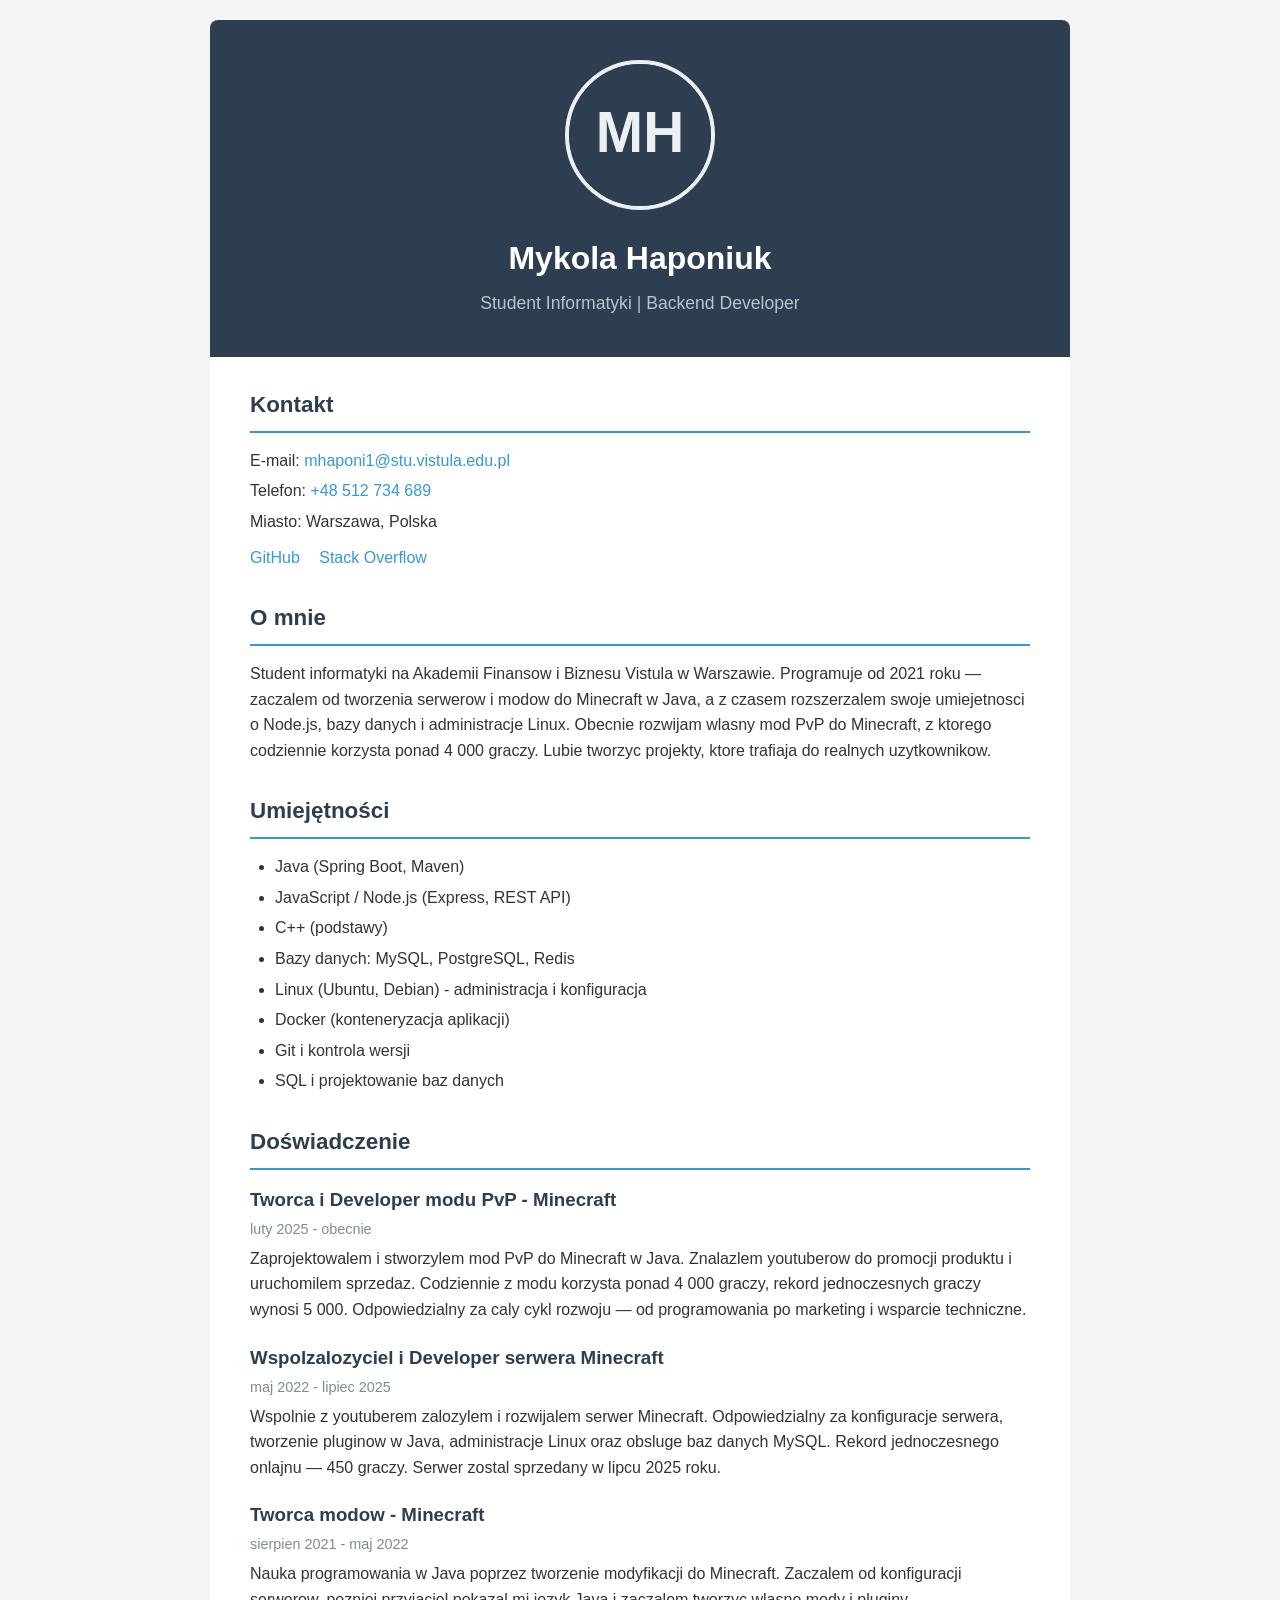
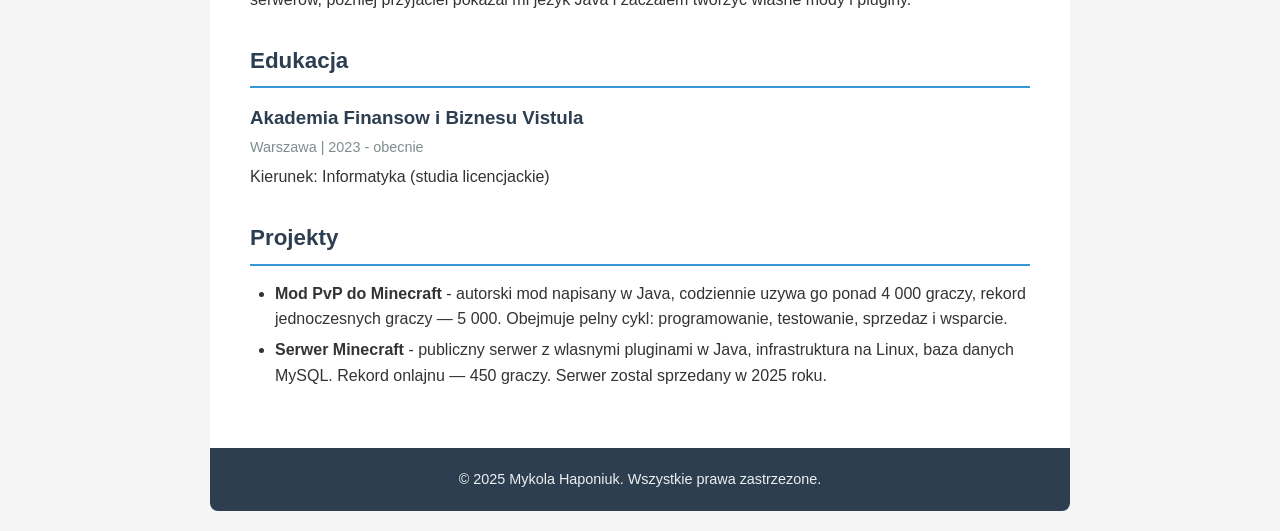
==== zad1_cv/index.html @ d8a5e0e6 "Add CV assignment (zad1_cv)" ====
<!DOCTYPE html>
<html lang="pl">
<head>
    <meta charset="UTF-8">
    <meta name="viewport" content="width=device-width, initial-scale=1.0">
    <title>CV - Mykola Haponiuk</title>
    <style>
        * {
            margin: 0;
            padding: 0;
            box-sizing: border-box;
        }

        body {
            font-family: 'Segoe UI', Tahoma, Geneva, Verdana, sans-serif;
            line-height: 1.6;
            color: #333;
            max-width: 900px;
            margin: 0 auto;
            padding: 20px;
            background-color: #f5f5f5;
        }

        header {
            background-color: #2c3e50;
            color: #fff;
            padding: 40px;
            text-align: center;
            border-radius: 8px 8px 0 0;
        }

        header img {
            width: 150px;
            height: 150px;
            border-radius: 50%;
            object-fit: cover;
            border: 4px solid #ecf0f1;
            margin-bottom: 15px;
        }

        header h1 {
            font-size: 2em;
            margin-bottom: 5px;
        }

        header p {
            font-size: 1.1em;
            color: #bdc3c7;
        }

        main {
            background-color: #fff;
            padding: 30px 40px;
        }

        section {
            margin-bottom: 30px;
        }

        section h2 {
            font-size: 1.4em;
            color: #2c3e50;
            border-bottom: 2px solid #3498db;
            padding-bottom: 8px;
            margin-bottom: 15px;
        }

        .contact-info p {
            margin-bottom: 5px;
        }

        .contact-info a {
            color: #3498db;
            text-decoration: none;
        }

        .contact-info a:hover {
            text-decoration: underline;
        }

        .links {
            margin-top: 10px;
        }

        .links a {
            display: inline-block;
            margin-right: 15px;
            color: #3498db;
            text-decoration: none;
        }

        .links a:hover {
            text-decoration: underline;
        }

        ul {
            list-style: disc;
            padding-left: 25px;
        }

        ul li {
            margin-bottom: 5px;
        }

        article {
            margin-bottom: 20px;
        }

        article h3 {
            color: #2c3e50;
            margin-bottom: 3px;
        }

        article .period {
            font-size: 0.9em;
            color: #7f8c8d;
            margin-bottom: 5px;
        }

        footer {
            background-color: #2c3e50;
            color: #ecf0f1;
            text-align: center;
            padding: 20px;
            border-radius: 0 0 8px 8px;
            font-size: 0.9em;
        }
    </style>
</head>
<body>
    <header>
        <img src="photo.svg" alt="Mykola Haponiuk - zdjecie profilowe">
        <h1>Mykola Haponiuk</h1>
        <p>Student Informatyki | Backend Developer</p>
    </header>

    <main>
        <section>
            <h2>Kontakt</h2>
            <div class="contact-info">
                <p>E-mail: <a href="mailto:mhaponi1@stu.vistula.edu.pl">mhaponi1@stu.vistula.edu.pl</a></p>
                <p>Telefon: <a href="tel:+48512734689">+48 512 734 689</a></p>
                <p>Miasto: Warszawa, Polska</p>
            </div>
            <div class="links">
                <a href="https://github.com/mhaponi1" target="_blank" rel="noopener noreferrer">GitHub</a>
                <a href="https://stackoverflow.com/users/32515729/mhaponi1" target="_blank" rel="noopener noreferrer">Stack Overflow</a>
            </div>
        </section>

        <section>
            <h2>O mnie</h2>
            <p>
                Student informatyki na Akademii Finansow i Biznesu Vistula w Warszawie.
                Programuje od 2021 roku — zaczalem od tworzenia serwerow i modow
                do Minecraft w Java, a z czasem rozszerzalem swoje umiejetnosci
                o Node.js, bazy danych i administracje Linux. Obecnie rozwijam
                wlasny mod PvP do Minecraft, z ktorego codziennie korzysta ponad
                4 000 graczy. Lubie tworzyc projekty, ktore trafiaja do realnych uzytkownikow.
            </p>
        </section>

        <section>
            <h2>Umiejętności</h2>
            <ul>
                <li>Java (Spring Boot, Maven)</li>
                <li>JavaScript / Node.js (Express, REST API)</li>
                <li>C++ (podstawy)</li>
                <li>Bazy danych: MySQL, PostgreSQL, Redis</li>
                <li>Linux (Ubuntu, Debian) - administracja i konfiguracja</li>
                <li>Docker (konteneryzacja aplikacji)</li>
                <li>Git i kontrola wersji</li>
                <li>SQL i projektowanie baz danych</li>
            </ul>
        </section>

        <section>
            <h2>Doświadczenie</h2>

            <article>
                <h3>Tworca i Developer modu PvP - Minecraft</h3>
                <p class="period">luty 2025 - obecnie</p>
                <p>
                    Zaprojektowalem i stworzylem mod PvP do Minecraft w Java.
                    Znalazlem youtuberow do promocji produktu i uruchomilem sprzedaz.
                    Codziennie z modu korzysta ponad 4 000 graczy, rekord jednoczesnych
                    graczy wynosi 5 000. Odpowiedzialny za caly cykl rozwoju —
                    od programowania po marketing i wsparcie techniczne.
                </p>
            </article>

            <article>
                <h3>Wspolzalozyciel i Developer serwera Minecraft</h3>
                <p class="period">maj 2022 - lipiec 2025</p>
                <p>
                    Wspolnie z youtuberem zalozylem i rozwijalem serwer Minecraft.
                    Odpowiedzialny za konfiguracje serwera, tworzenie pluginow w Java,
                    administracje Linux oraz obsluge baz danych MySQL.
                    Rekord jednoczesnego onlajnu — 450 graczy.
                    Serwer zostal sprzedany w lipcu 2025 roku.
                </p>
            </article>

            <article>
                <h3>Tworca modow - Minecraft</h3>
                <p class="period">sierpien 2021 - maj 2022</p>
                <p>
                    Nauka programowania w Java poprzez tworzenie modyfikacji
                    do Minecraft. Zaczalem od konfiguracji serwerow, pozniej
                    przyjaciel pokazal mi jezyk Java i zaczalem tworzyc
                    wlasne mody i pluginy.
                </p>
            </article>
        </section>

        <section>
            <h2>Edukacja</h2>
            <article>
                <h3>Akademia Finansow i Biznesu Vistula</h3>
                <p class="period">Warszawa | 2023 - obecnie</p>
                <p>Kierunek: Informatyka (studia licencjackie)</p>
            </article>
        </section>

        <section>
            <h2>Projekty</h2>
            <ul>
                <li>
                    <strong>Mod PvP do Minecraft</strong> - autorski mod napisany w Java,
                    codziennie uzywa go ponad 4 000 graczy, rekord jednoczesnych
                    graczy — 5 000. Obejmuje pelny cykl: programowanie, testowanie,
                    sprzedaz i wsparcie.
                </li>
                <li>
                    <strong>Serwer Minecraft</strong> - publiczny serwer z wlasnymi
                    pluginami w Java, infrastruktura na Linux, baza danych MySQL.
                    Rekord onlajnu — 450 graczy. Serwer zostal sprzedany w 2025 roku.
                </li>
            </ul>
        </section>
    </main>

    <footer>
        <p>&copy; 2025 Mykola Haponiuk. Wszystkie prawa zastrzezone.</p>
    </footer>
</body>
</html>
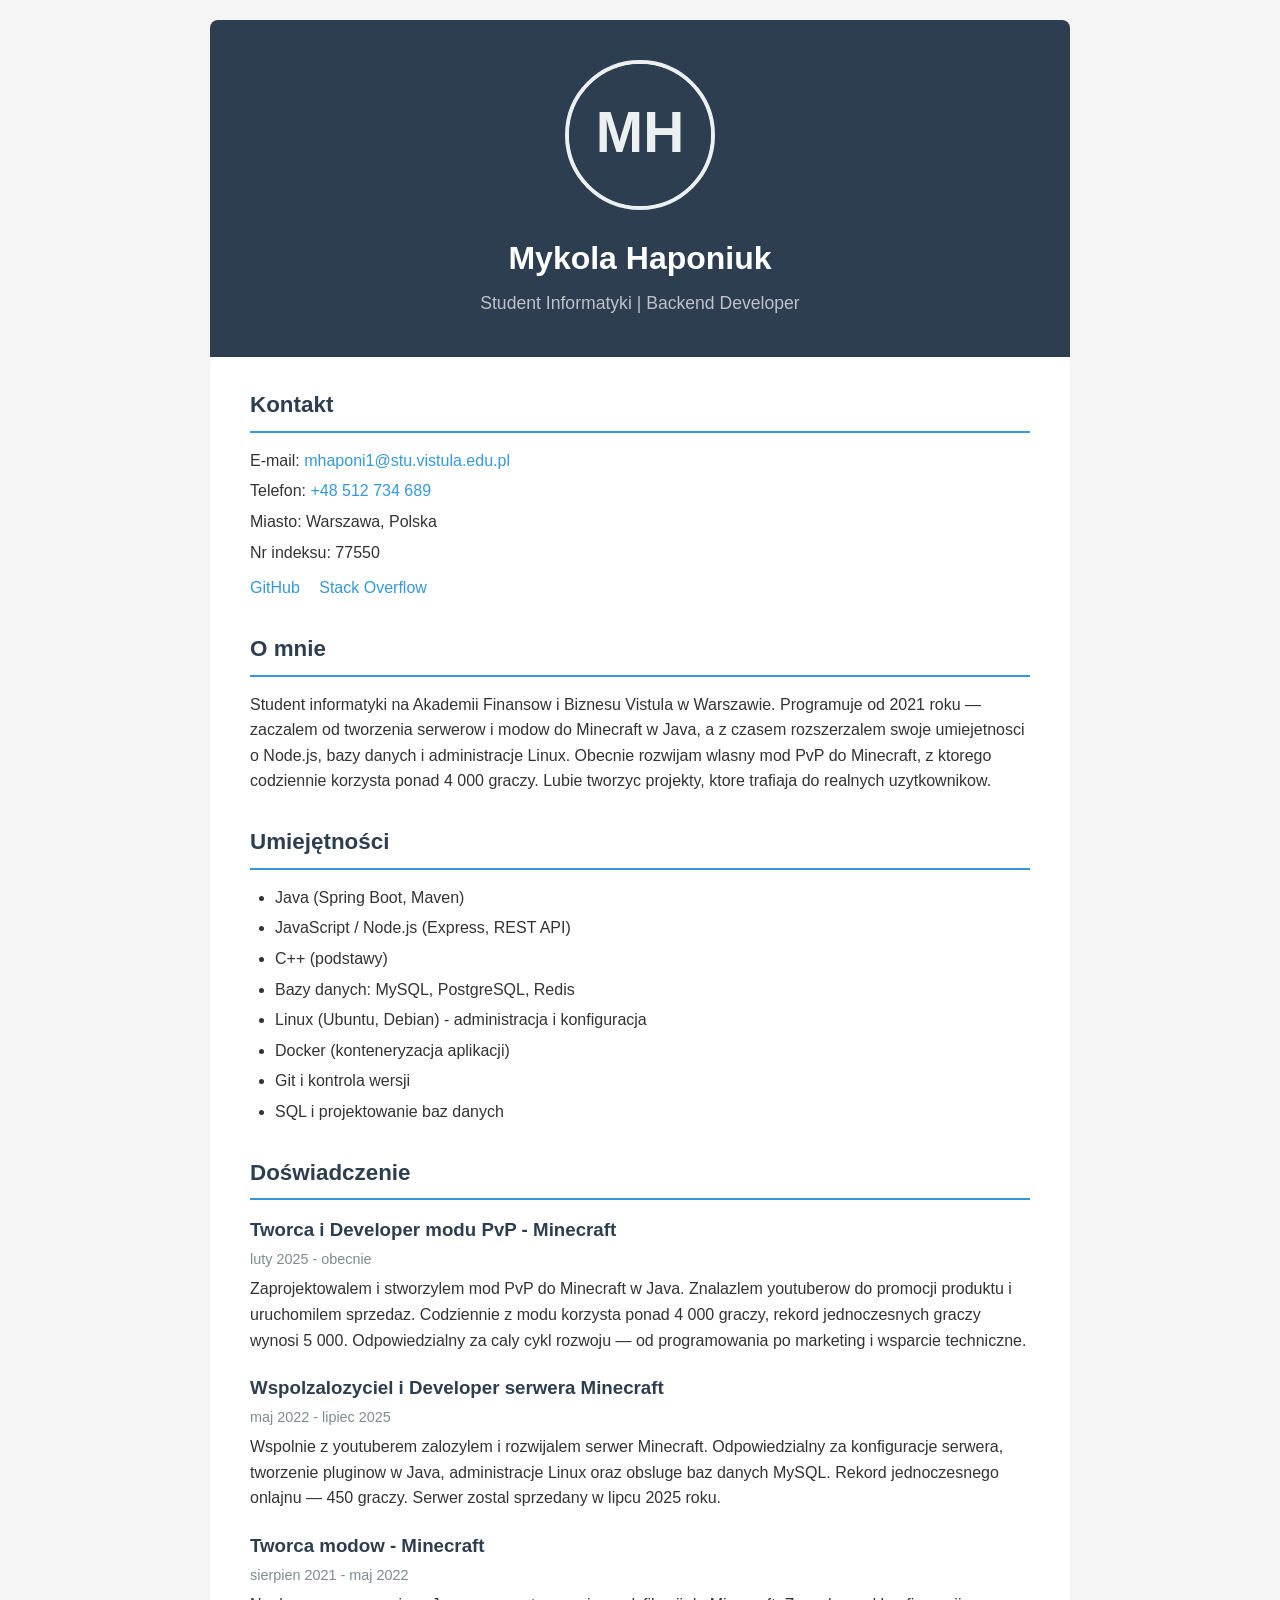
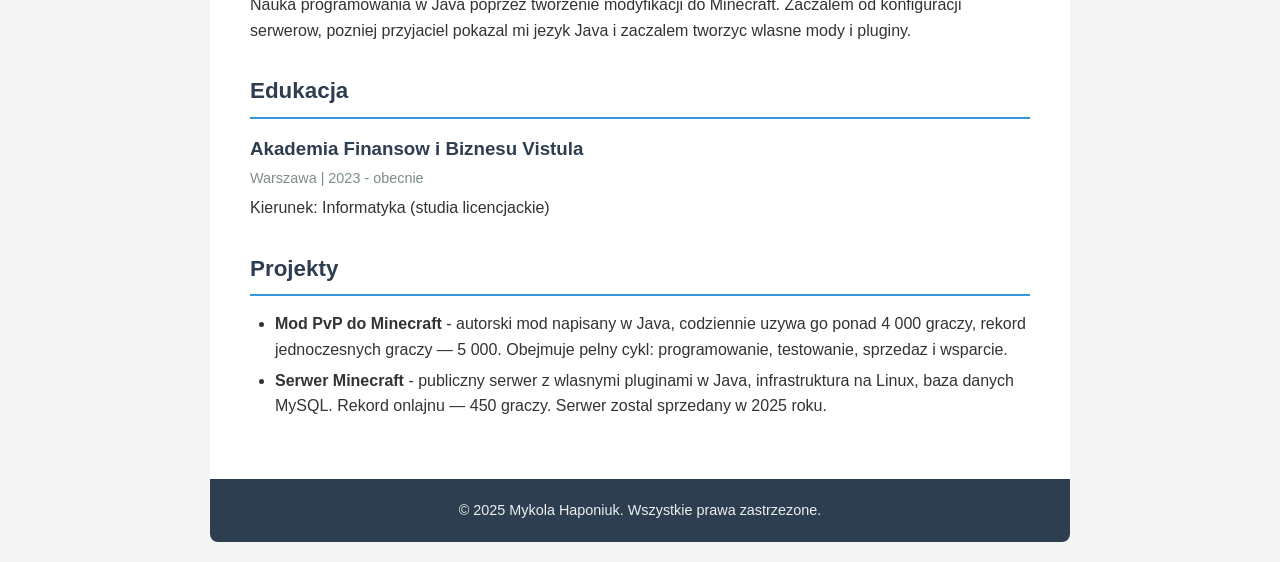
==== commit 4941e1d5: "Add student ID and fix Polish characters in section headers" ====
--- a/zad1_cv/index.html
+++ b/zad1_cv/index.html
@@ -141,6 +141,7 @@
                 <p>E-mail: <a href="mailto:mhaponi1@stu.vistula.edu.pl">mhaponi1@stu.vistula.edu.pl</a></p>
                 <p>Telefon: <a href="tel:+48512734689">+48 512 734 689</a></p>
                 <p>Miasto: Warszawa, Polska</p>
+                <p>Nr indeksu: 77550</p>
             </div>
             <div class="links">
                 <a href="https://github.com/mhaponi1" target="_blank" rel="noopener noreferrer">GitHub</a>
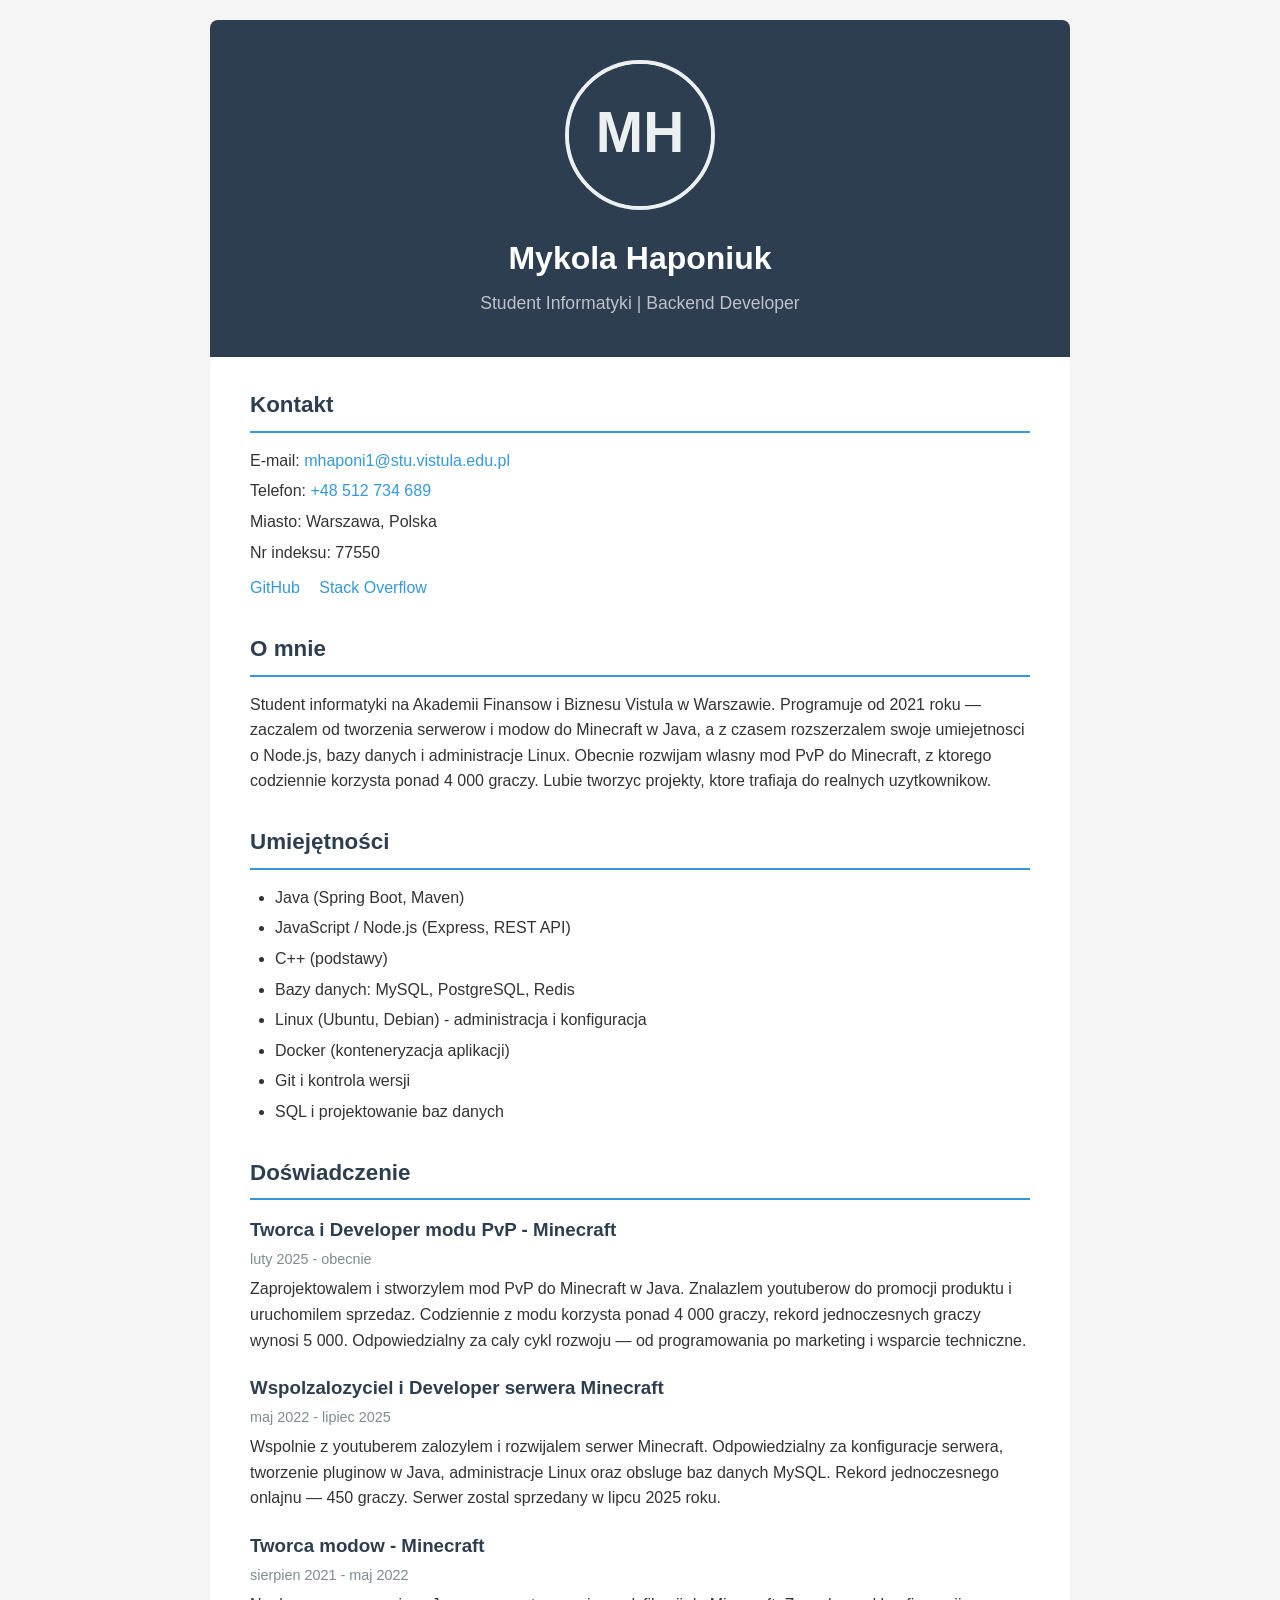
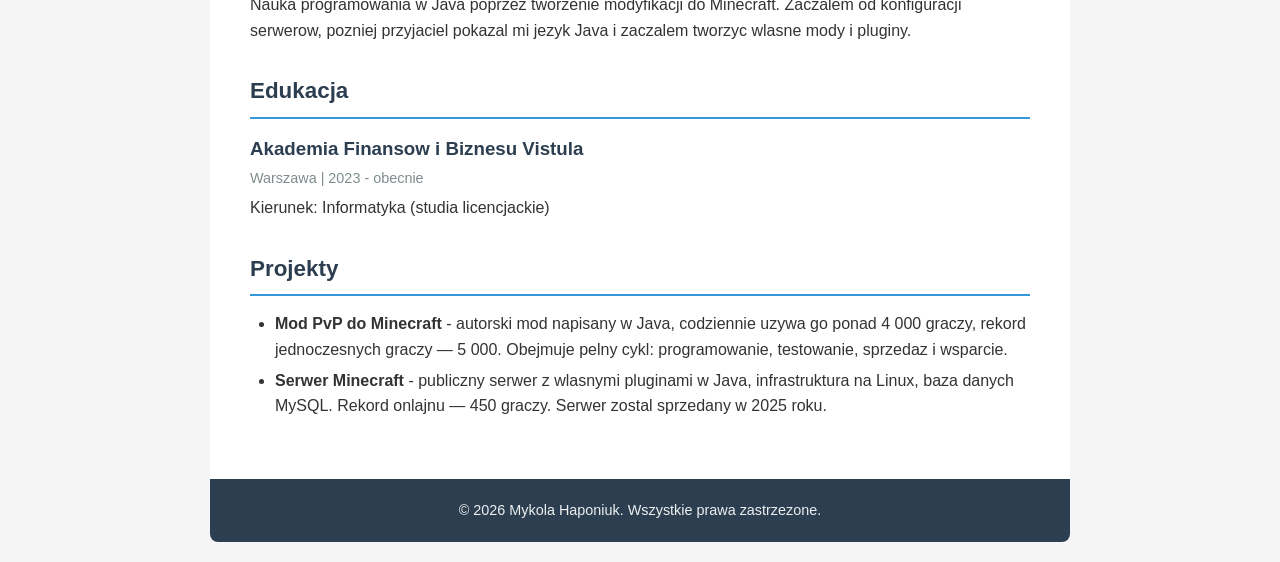
==== commit d7688ea5: "Update copyright year in index.html" ====
--- a/zad1_cv/index.html
+++ b/zad1_cv/index.html
@@ -242,7 +242,7 @@
     </main>
 
     <footer>
-        <p>&copy; 2025 Mykola Haponiuk. Wszystkie prawa zastrzezone.</p>
+        <p>&copy; 2026 Mykola Haponiuk. Wszystkie prawa zastrzezone.</p>
     </footer>
 </body>
 </html>
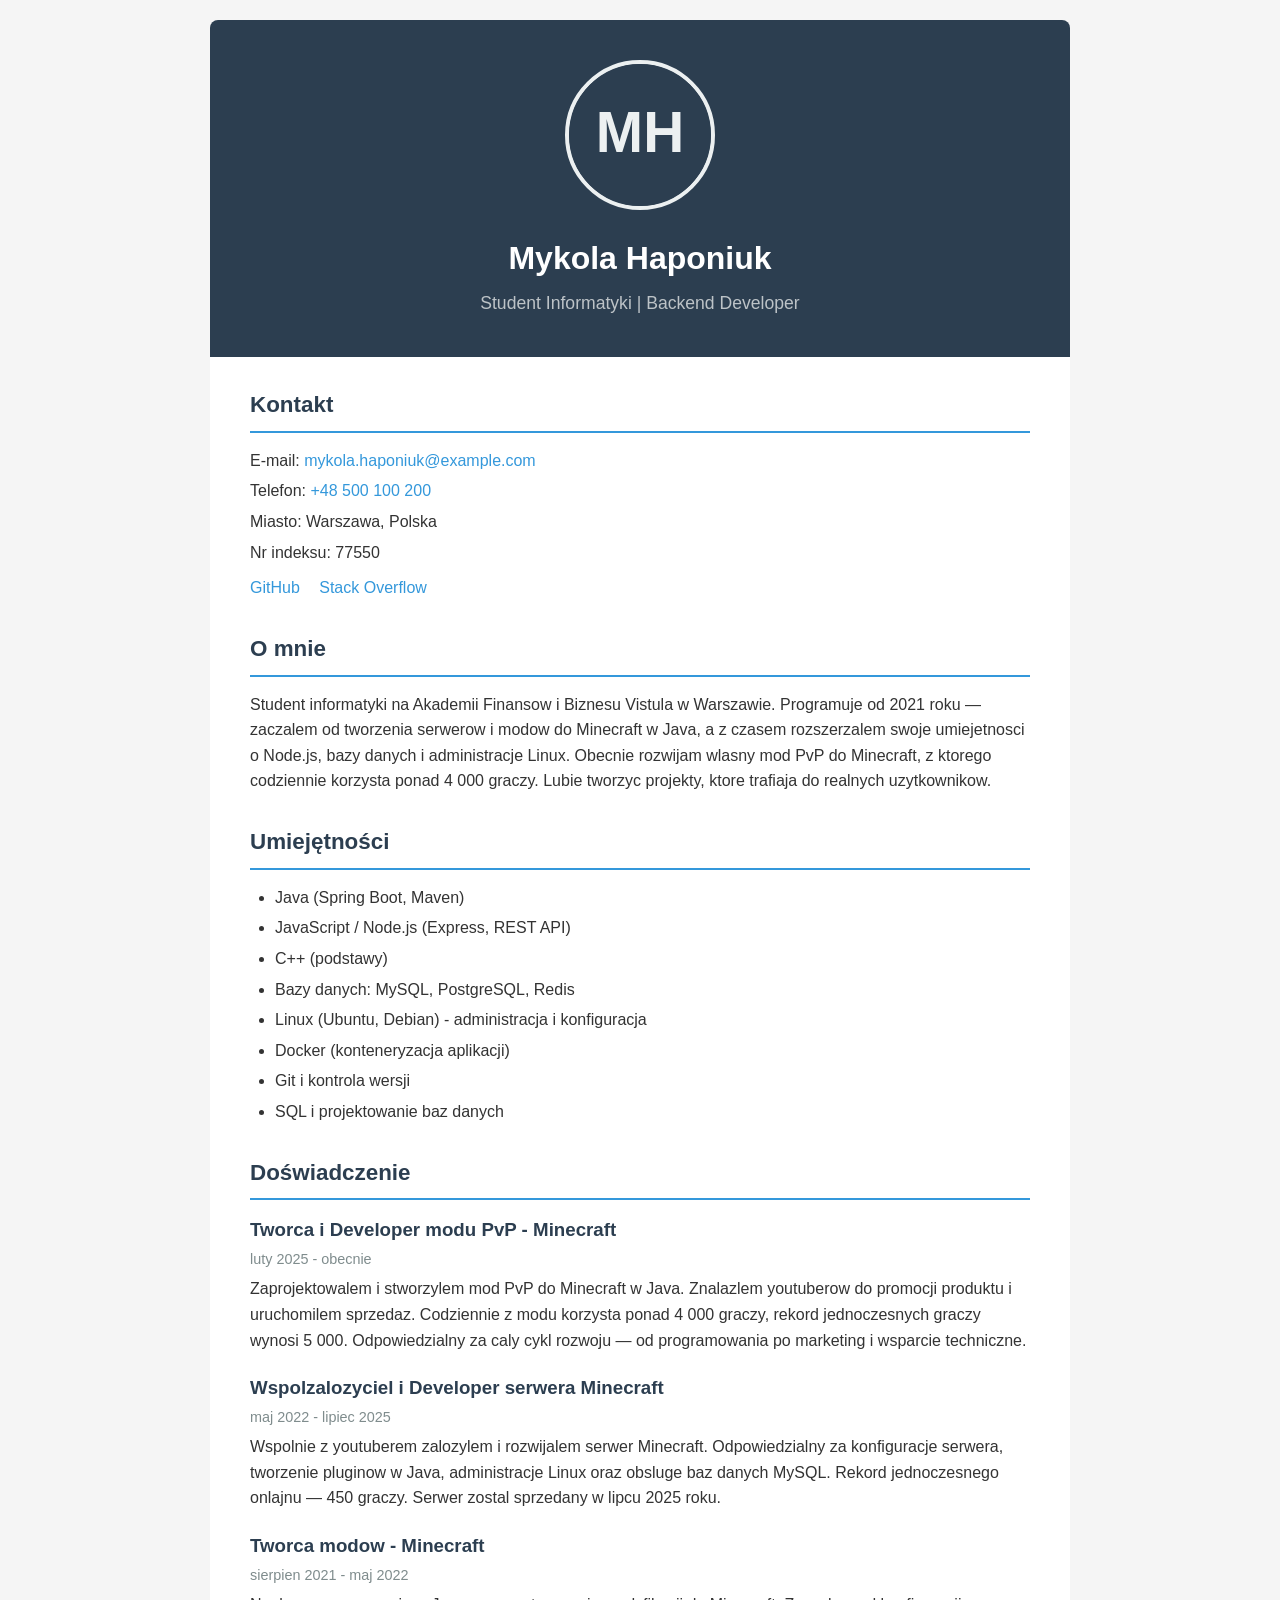
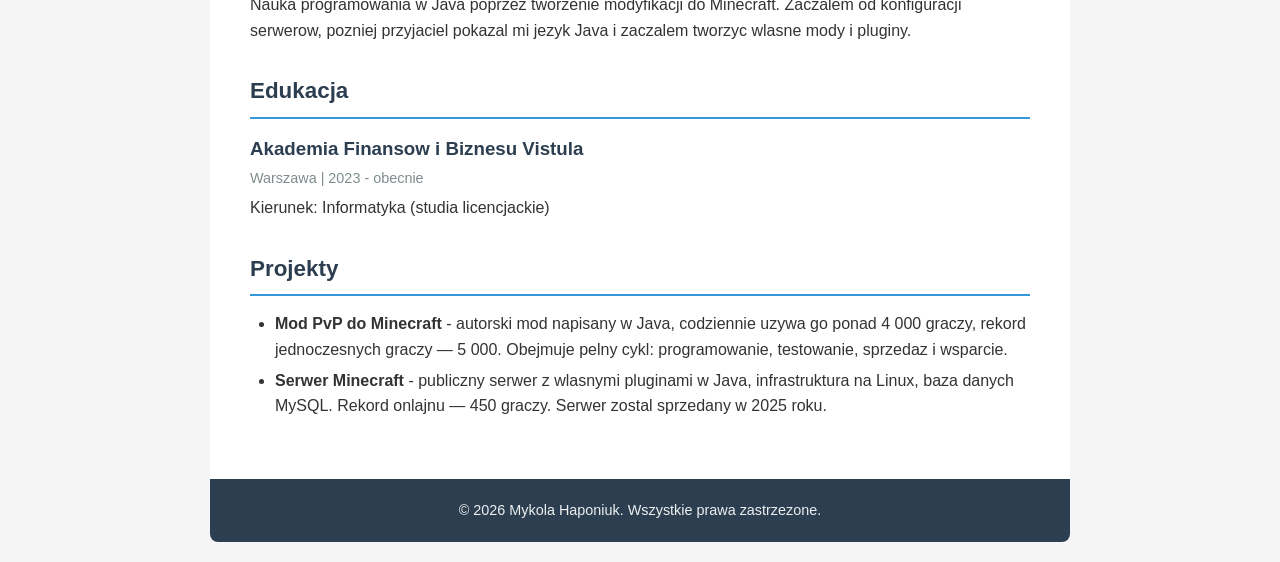
==== commit 9497db6c: "Replace real email and phone with fake data" ====
--- a/zad1_cv/index.html
+++ b/zad1_cv/index.html
@@ -138,8 +138,8 @@
         <section>
             <h2>Kontakt</h2>
             <div class="contact-info">
-                <p>E-mail: <a href="mailto:mhaponi1@stu.vistula.edu.pl">mhaponi1@stu.vistula.edu.pl</a></p>
-                <p>Telefon: <a href="tel:+48512734689">+48 512 734 689</a></p>
+                <p>E-mail: <a href="mailto:mykola.haponiuk@example.com">mykola.haponiuk@example.com</a></p>
+                <p>Telefon: <a href="tel:+48500100200">+48 500 100 200</a></p>
                 <p>Miasto: Warszawa, Polska</p>
                 <p>Nr indeksu: 77550</p>
             </div>
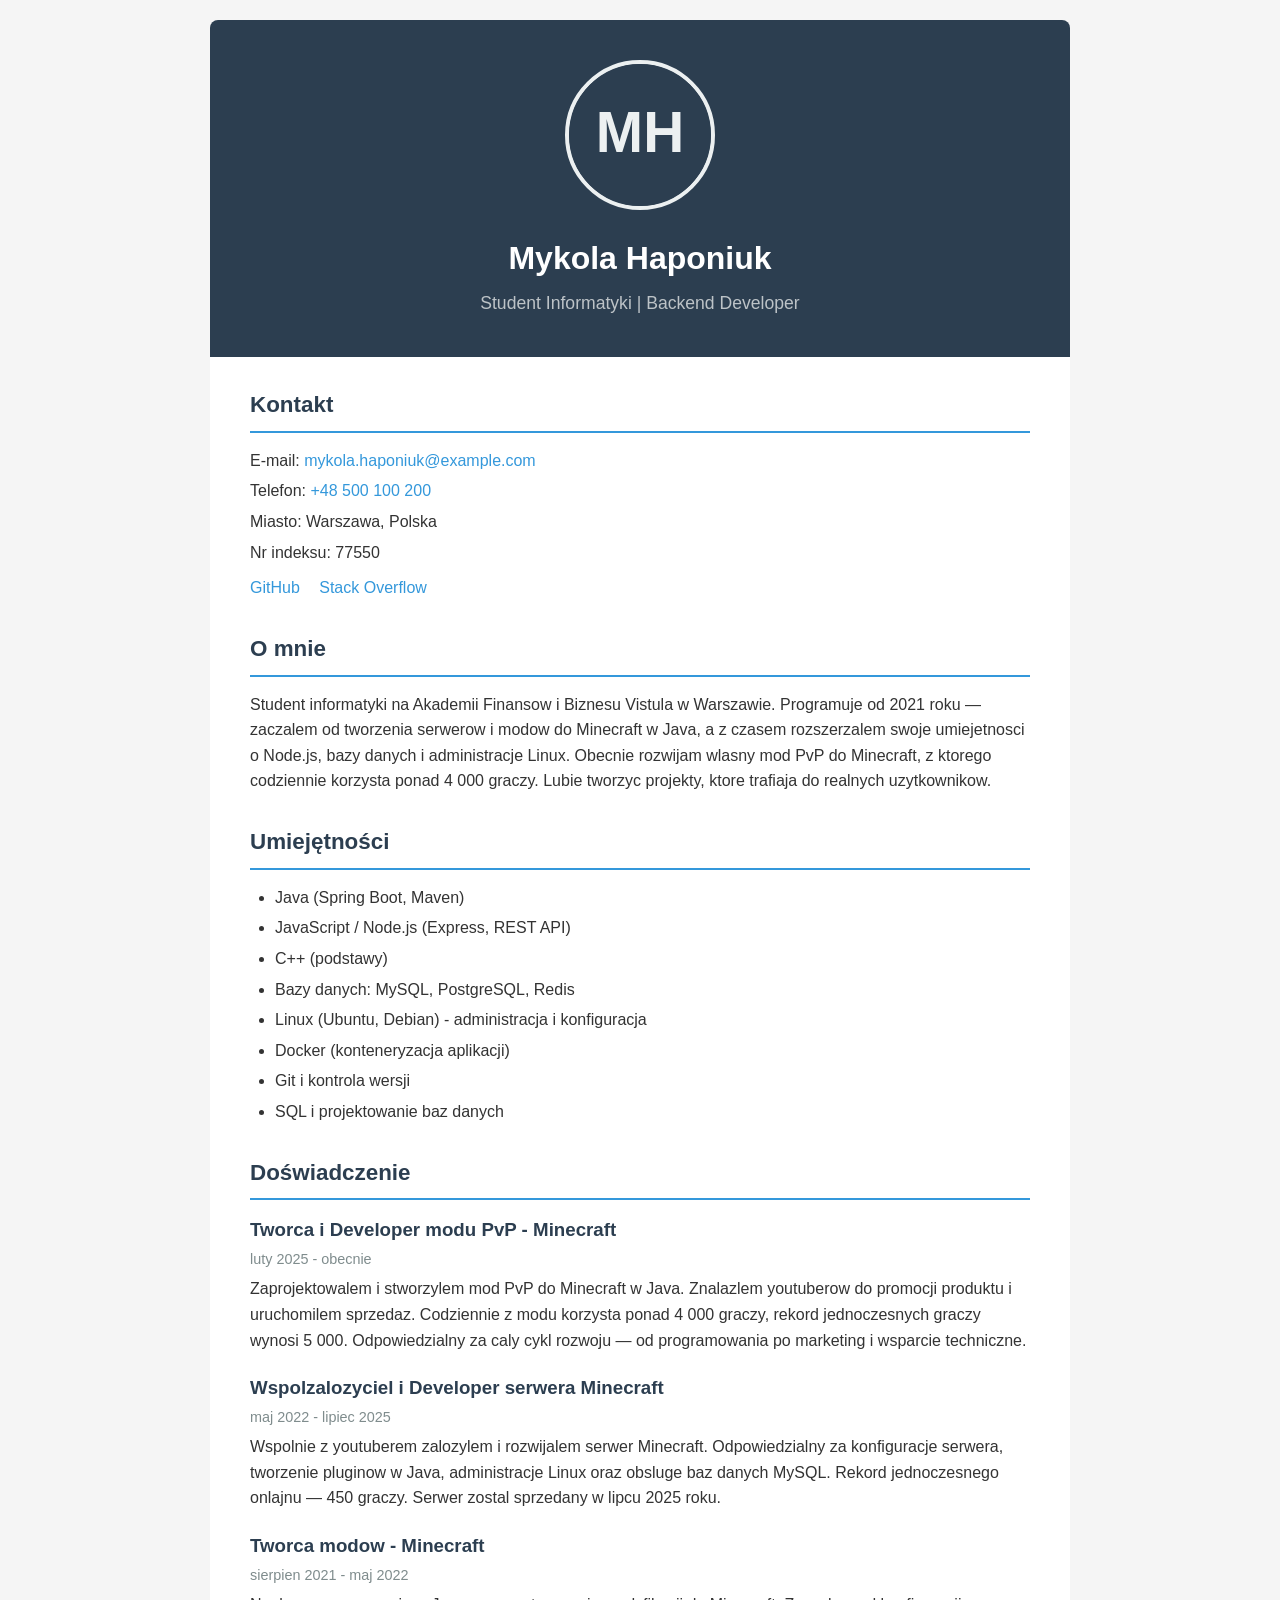
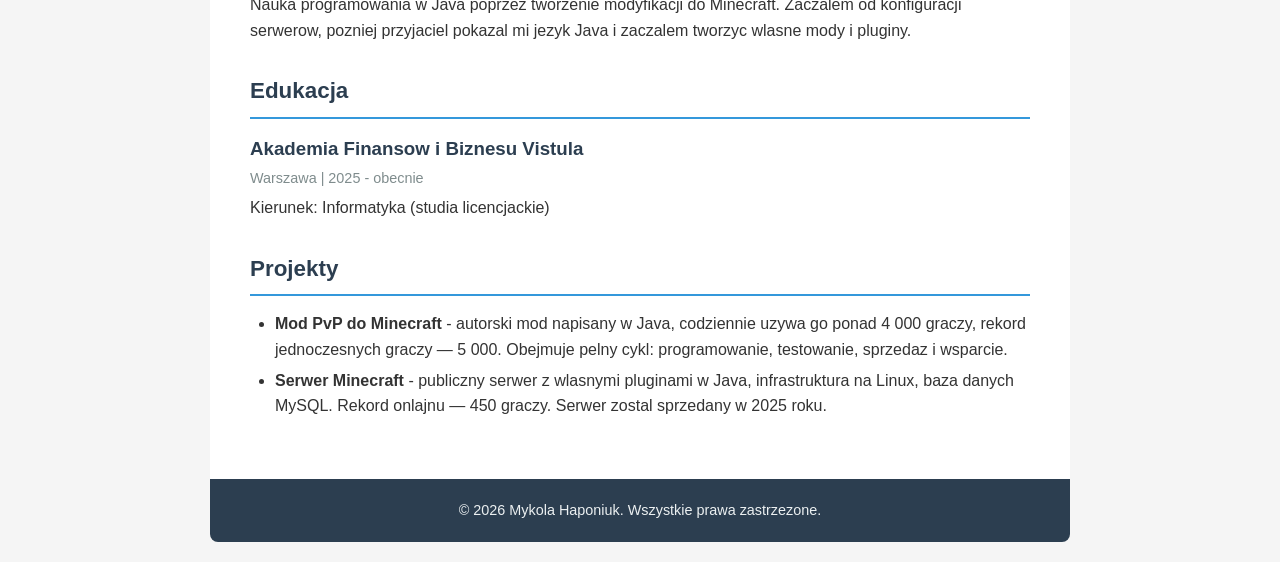
==== commit d1d978da: "[77550] Fix education start year to 2025" ====
--- a/zad1_cv/index.html
+++ b/zad1_cv/index.html
@@ -218,7 +218,7 @@
             <h2>Edukacja</h2>
             <article>
                 <h3>Akademia Finansow i Biznesu Vistula</h3>
-                <p class="period">Warszawa | 2023 - obecnie</p>
+                <p class="period">Warszawa | 2025 - obecnie</p>
                 <p>Kierunek: Informatyka (studia licencjackie)</p>
             </article>
         </section>
